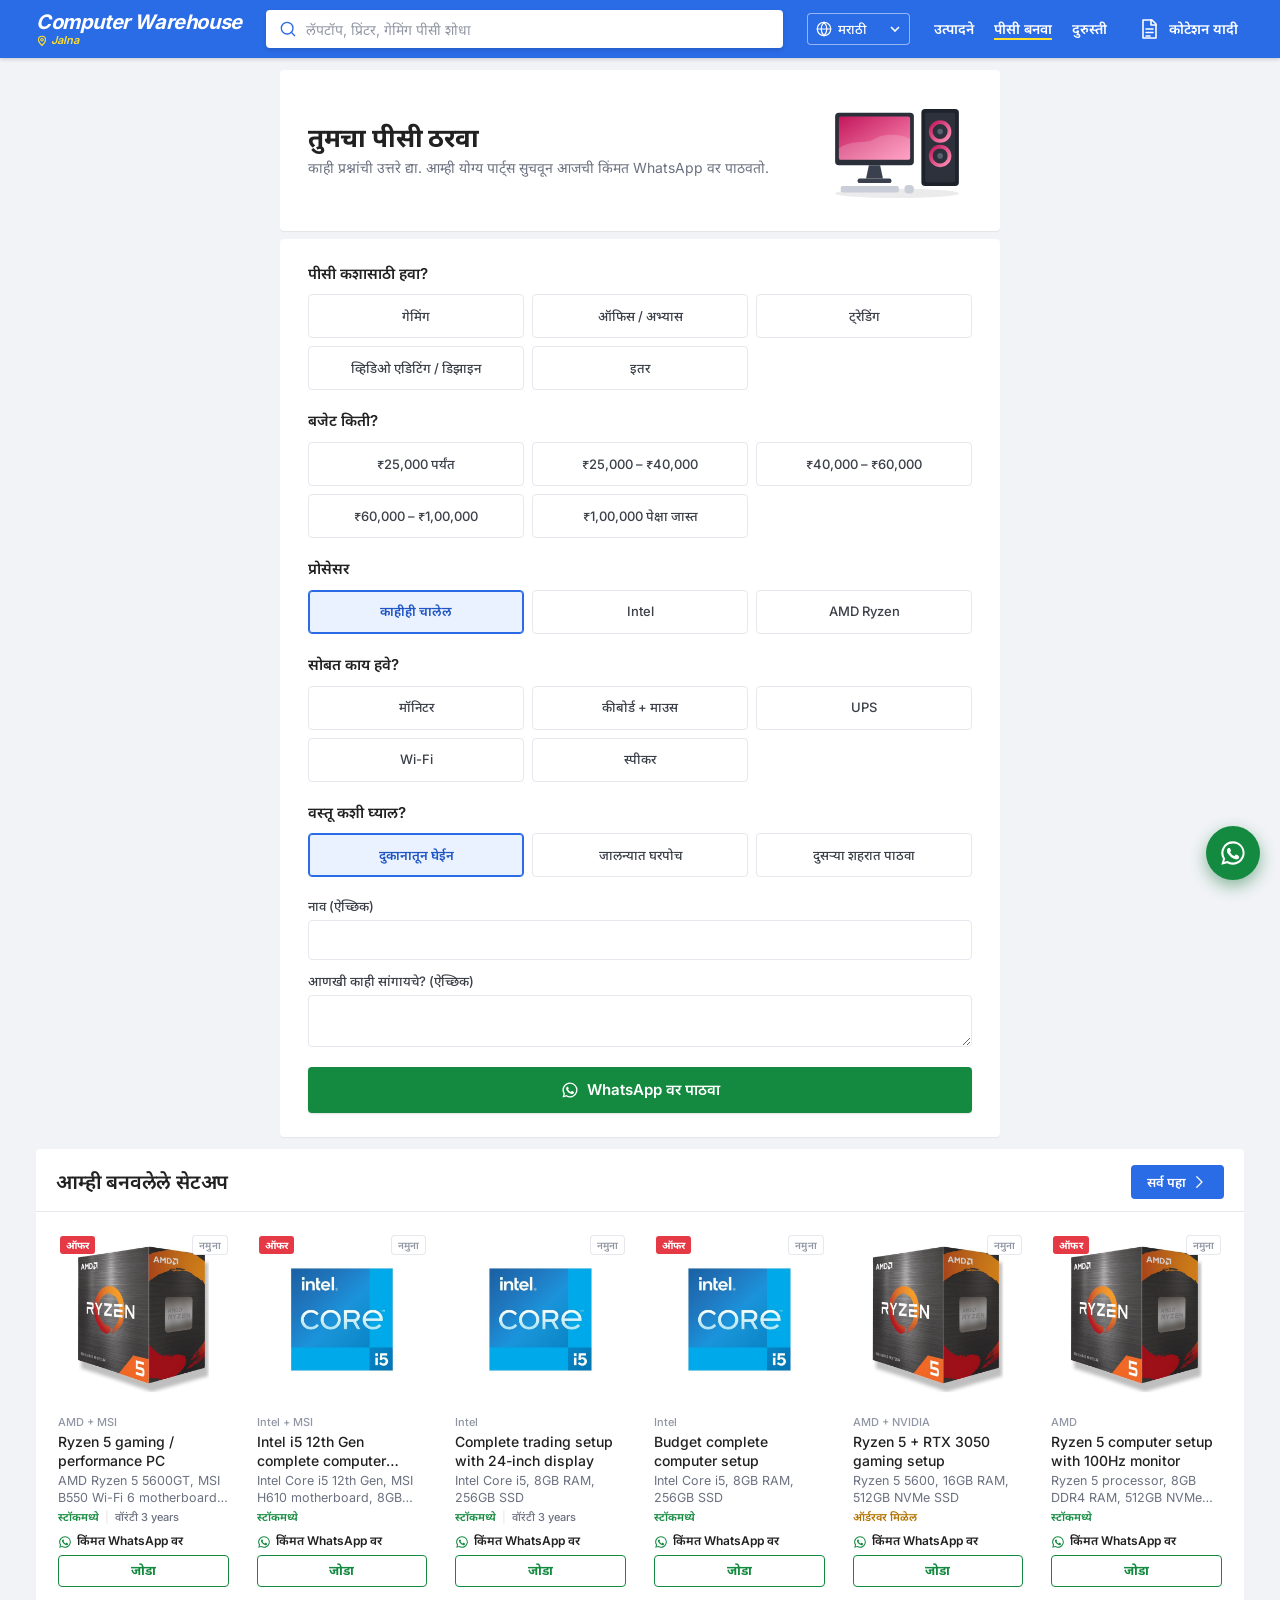
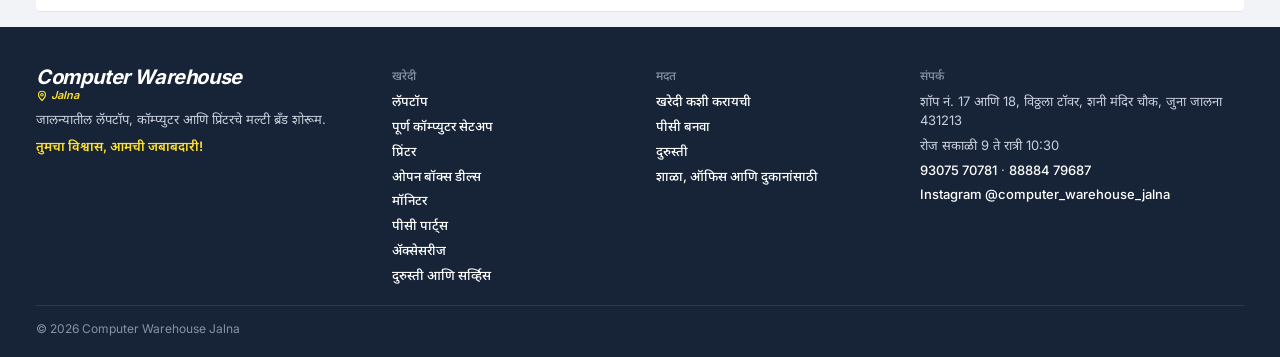
==== pc-shop/build.html @ f9e8331d "Add Products page, Build my PC and Repair forms; share header and footer products.html: category chi" ====
<!doctype html>
<html lang="mr">
<head>
  <meta charset="utf-8">
  <meta name="viewport" content="width=device-width, initial-scale=1, viewport-fit=cover">
  <title>Build my PC | Computer Warehouse Jalna</title>
  <meta name="description" content="Tell Computer Warehouse Jalna your budget and use. We suggest the right parts and send today's price on WhatsApp.">
  <meta name="theme-color" content="#2A6BE6">
  <link rel="preload" href="assets/fonts/inter-latin-600-normal.woff2" as="font" type="font/woff2" crossorigin>
  <link rel="preload" href="assets/fonts/noto-sans-devanagari-devanagari-400-normal.woff2" as="font" type="font/woff2" crossorigin>
  <link rel="stylesheet" href="assets/css/fonts.css">
  <link rel="stylesheet" href="assets/css/style.css">
</head>
<body data-page="build">
  <a class="skip" href="#main" data-i18n="skip"></a>
  <div data-layout="header"></div>

  <main id="main" class="form-page">
    <div class="wrap form-wrap">
      <div class="form-hero">
        <div>
          <h1 data-i18n="bp_title"></h1>
          <p data-i18n="bp_intro"></p>
        </div>
        <span class="form-hero-art" data-art="pc-setups" data-seed="build-hero"></span>
      </div>

      <form class="form-card" id="build-form" novalidate>
        <p class="form-error" id="build-error" role="alert" hidden></p>
        <fieldset class="q">
          <legend data-i18n="bp_use"></legend>
          <div class="opts">
            <label class="opt"><input type="checkbox" name="use" value="use_gaming"><span data-i18n="use_gaming"></span></label>
            <label class="opt"><input type="checkbox" name="use" value="use_office"><span data-i18n="use_office"></span></label>
            <label class="opt"><input type="checkbox" name="use" value="use_trading"><span data-i18n="use_trading"></span></label>
            <label class="opt"><input type="checkbox" name="use" value="use_editing"><span data-i18n="use_editing"></span></label>
            <label class="opt"><input type="checkbox" name="use" value="use_other"><span data-i18n="use_other"></span></label>
          </div>
        </fieldset>
        <fieldset class="q">
          <legend data-i18n="bp_budget"></legend>
          <div class="opts">
            <label class="opt"><input type="radio" name="budget" value="budget_1"><span data-i18n="budget_1"></span></label>
            <label class="opt"><input type="radio" name="budget" value="budget_2"><span data-i18n="budget_2"></span></label>
            <label class="opt"><input type="radio" name="budget" value="budget_3"><span data-i18n="budget_3"></span></label>
            <label class="opt"><input type="radio" name="budget" value="budget_4"><span data-i18n="budget_4"></span></label>
            <label class="opt"><input type="radio" name="budget" value="budget_5"><span data-i18n="budget_5"></span></label>
          </div>
        </fieldset>
        <fieldset class="q">
          <legend data-i18n="bp_pref"></legend>
          <div class="opts">
            <label class="opt"><input type="radio" name="cpu" value="pref_any" checked><span data-i18n="pref_any"></span></label>
            <label class="opt"><input type="radio" name="cpu" value="cpu_intel"><span>Intel</span></label>
            <label class="opt"><input type="radio" name="cpu" value="cpu_amd"><span>AMD Ryzen</span></label>
          </div>
        </fieldset>
        <fieldset class="q">
          <legend data-i18n="bp_extras"></legend>
          <div class="opts">
            <label class="opt"><input type="checkbox" name="extras" value="ex_monitor"><span data-i18n="ex_monitor"></span></label>
            <label class="opt"><input type="checkbox" name="extras" value="ex_kbm"><span data-i18n="ex_kbm"></span></label>
            <label class="opt"><input type="checkbox" name="extras" value="ex_ups"><span data-i18n="ex_ups"></span></label>
            <label class="opt"><input type="checkbox" name="extras" value="ex_wifi"><span data-i18n="ex_wifi"></span></label>
            <label class="opt"><input type="checkbox" name="extras" value="ex_speakers"><span data-i18n="ex_speakers"></span></label>
          </div>
        </fieldset>
        <fieldset class="q">
            <legend data-i18n="q_how"></legend>
            <div class="opts">
            <label class="opt"><input type="radio" name="how" value="pickup" checked><span data-i18n="q_pickup"></span></label>
            <label class="opt"><input type="radio" name="how" value="jalna"><span data-i18n="q_jalna"></span></label>
            <label class="opt"><input type="radio" name="how" value="other"><span data-i18n="q_other"></span></label>
            </div>
          </fieldset>
        <div class="form-fields">
          <label class="field" data-place><span data-i18n="q_place"></span><input name="place" autocomplete="address-level2"></label>
          <label class="field"><span data-i18n="q_name"></span><input name="name" autocomplete="name"></label>
          <label class="field"><span data-i18n="q_note"></span><textarea name="note" rows="2"></textarea></label>
        </div>
        <div class="form-submit">
          <button type="submit" class="btn btn-wa btn-block"><span data-icon="whatsapp"></span><span data-i18n="bp_send"></span></button>
        </div>
      </form>
    </div>
    <div id="build-rail"></div>
  </main>

  <div data-layout="footer"></div>
  <div data-layout="bottom"></div>
  <div data-layout="quote"></div>

  <script src="assets/js/layout.js"></script>
  <script src="assets/js/config.js"></script>
  <script src="assets/js/i18n.js"></script>
  <script src="assets/js/icons.js"></script>
  <script src="assets/js/art.js"></script>
  <script src="data/sample-products.js"></script>
  <script src="assets/js/products.js"></script>
  <script src="assets/js/quote.js"></script>
  <script src="assets/js/app.js"></script>
</body>
</html>
---- pc-shop/assets/css/fonts.css ----
/*
 * Fonts hosted with the site (no Google Fonts request).
 * Inter for English, Noto Sans Devanagari for Marathi and Hindi.
 * Both SIL Open Font License 1.1 (see assets/fonts/OFL-*.txt).
 */
@font-face { font-family: "Inter"; font-style: normal; font-weight: 400; font-display: swap;
  src: url("../fonts/inter-latin-400-normal.woff2") format("woff2"); unicode-range: U+0000-00FF, U+0131, U+0152-0153, U+02BB-02BC, U+02C6, U+02DA, U+02DC, U+0304, U+0308, U+0329, U+2000-206F, U+20AC, U+2122, U+2191, U+2193, U+2212, U+2215, U+FEFF, U+FFFD; }
@font-face { font-family: "Noto Sans Devanagari"; font-style: normal; font-weight: 400; font-display: swap;
  src: url("../fonts/noto-sans-devanagari-devanagari-400-normal.woff2") format("woff2"); unicode-range: U+0900-097F, U+1CD0-1CF9, U+200C-200D, U+20A8, U+20B9, U+20F0, U+25CC, U+A830-A839, U+A8E0-A8FF, U+11B00-11B09; }
@font-face { font-family: "Inter"; font-style: normal; font-weight: 500; font-display: swap;
  src: url("../fonts/inter-latin-500-normal.woff2") format("woff2"); unicode-range: U+0000-00FF, U+0131, U+0152-0153, U+02BB-02BC, U+02C6, U+02DA, U+02DC, U+0304, U+0308, U+0329, U+2000-206F, U+20AC, U+2122, U+2191, U+2193, U+2212, U+2215, U+FEFF, U+FFFD; }
@font-face { font-family: "Noto Sans Devanagari"; font-style: normal; font-weight: 500; font-display: swap;
  src: url("../fonts/noto-sans-devanagari-devanagari-500-normal.woff2") format("woff2"); unicode-range: U+0900-097F, U+1CD0-1CF9, U+200C-200D, U+20A8, U+20B9, U+20F0, U+25CC, U+A830-A839, U+A8E0-A8FF, U+11B00-11B09; }
@font-face { font-family: "Inter"; font-style: normal; font-weight: 600; font-display: swap;
  src: url("../fonts/inter-latin-600-normal.woff2") format("woff2"); unicode-range: U+0000-00FF, U+0131, U+0152-0153, U+02BB-02BC, U+02C6, U+02DA, U+02DC, U+0304, U+0308, U+0329, U+2000-206F, U+20AC, U+2122, U+2191, U+2193, U+2212, U+2215, U+FEFF, U+FFFD; }
@font-face { font-family: "Noto Sans Devanagari"; font-style: normal; font-weight: 600; font-display: swap;
  src: url("../fonts/noto-sans-devanagari-devanagari-600-normal.woff2") format("woff2"); unicode-range: U+0900-097F, U+1CD0-1CF9, U+200C-200D, U+20A8, U+20B9, U+20F0, U+25CC, U+A830-A839, U+A8E0-A8FF, U+11B00-11B09; }
@font-face { font-family: "Inter"; font-style: normal; font-weight: 700; font-display: swap;
  src: url("../fonts/inter-latin-700-normal.woff2") format("woff2"); unicode-range: U+0000-00FF, U+0131, U+0152-0153, U+02BB-02BC, U+02C6, U+02DA, U+02DC, U+0304, U+0308, U+0329, U+2000-206F, U+20AC, U+2122, U+2191, U+2193, U+2212, U+2215, U+FEFF, U+FFFD; }
@font-face { font-family: "Noto Sans Devanagari"; font-style: normal; font-weight: 700; font-display: swap;
  src: url("../fonts/noto-sans-devanagari-devanagari-700-normal.woff2") format("woff2"); unicode-range: U+0900-097F, U+1CD0-1CF9, U+200C-200D, U+20A8, U+20B9, U+20F0, U+25CC, U+A830-A839, U+A8E0-A8FF, U+11B00-11B09; }
---- pc-shop/assets/css/style.css ----
/*
 * Computer Warehouse Jalna – shop styles.
 * Bright blue header and white search like large Indian shopping sites,
 * grey page, white sections, product photos on white.
 * Yellow is only a small highlight, red only for offers, green only for WhatsApp and Add.
 */
:root {
  --blue: #2A6BE6;
  --blue-dark: #1F56C3;
  --blue-soft: #EAF1FF;
  --ink: #212121;
  --text: #3B3F48;
  --muted: #6B7180;
  --soft: #9096A3;
  --bg: #F1F3F6;
  --white: #FFFFFF;
  --line: #E6E8ED;
  --yellow: #FFE02E;
  --yellow-soft: #FFF8D6;
  --red: #E53945;
  --green: #138A3F;
  --green-dark: #0E6E32;
  --green-soft: #EEF8F1;

  --r-sm: 4px;
  --r: 8px;
  --wrap: 1248px;
  --gutter: 12px;
  --font: "Inter", "Noto Sans Devanagari", system-ui, -apple-system, "Segoe UI", Roboto, sans-serif;
}
:lang(mr), :lang(hi) { --font: "Noto Sans Devanagari", "Inter", system-ui, sans-serif; }

*, *::before, *::after { box-sizing: border-box; }
html { -webkit-text-size-adjust: 100%; scroll-padding-top: 120px; }
body {
  margin: 0; background: var(--bg); color: var(--ink);
  font-family: var(--font); font-size: 14px; line-height: 1.45;
  -webkit-font-smoothing: antialiased; text-rendering: optimizeLegibility;
}
img { max-width: 100%; display: block; }
h1, h2, h3, p, dl, dd { margin: 0; }
ul, ol { margin: 0; padding: 0; list-style: none; }
a { color: inherit; }
button, select, input { font: inherit; color: inherit; }
:focus-visible { outline: 2px solid var(--blue); outline-offset: 2px; border-radius: 4px; }
[data-icon] { display: inline-flex; line-height: 0; }
.sr-only { position: absolute; width: 1px; height: 1px; overflow: hidden; clip: rect(0 0 0 0); white-space: nowrap; }
.skip { position: absolute; left: 8px; top: -60px; z-index: 60; background: var(--ink); color: var(--white); padding: 8px 14px; border-radius: 4px; }
.skip:focus { top: 8px; }
.wrap { max-width: var(--wrap); margin: 0 auto; padding: 0 var(--gutter); }
@media (min-width: 900px) { :root { --gutter: 20px; } }

/* ---------- Buttons ---------- */
.btn {
  display: inline-flex; align-items: center; justify-content: center; gap: 8px;
  min-height: 40px; padding: 8px 18px; border: 0; border-radius: var(--r-sm);
  background: var(--blue); color: var(--white);
  font-weight: 600; font-size: 14px; line-height: 1.2; text-decoration: none; cursor: pointer;
  box-shadow: 0 1px 2px rgba(0, 0, 0, .12);
}
.btn:hover { background: var(--blue-dark); }
.btn svg { width: 18px; height: 18px; }
.btn-yellow { background: var(--yellow); color: var(--ink); }
.btn-yellow:hover { background: #F7D400; }
.btn-wa { background: var(--green); }
.btn-wa:hover { background: var(--green-dark); }
.btn-ghost { background: var(--white); color: var(--blue); box-shadow: inset 0 0 0 1px var(--line); }
.btn-ghost:hover { background: var(--blue-soft); }
.btn-small { min-height: 34px; padding: 6px 12px; font-size: 13px; }
.btn-block { width: 100%; }

/* ---------- Header ---------- */
.header { position: sticky; top: 0; z-index: 40; background: var(--blue); color: var(--white); box-shadow: 0 1px 4px rgba(0, 0, 0, .18); }
.header-inner {
  display: grid; grid-template-columns: 1fr auto auto; grid-template-areas: "logo lang quote" "search search search";
  align-items: center; gap: 8px 10px; padding-top: 8px; padding-bottom: 10px;
}
.logo { display: inline-flex; flex-direction: column; align-items: flex-start; text-decoration: none; color: var(--white); line-height: 1; }
.header .logo { grid-area: logo; justify-self: start; }
.logo-name { font-family: "Inter", system-ui, sans-serif; font-size: 18px; font-weight: 700; font-style: italic; letter-spacing: -.02em; }
.logo-sub { display: inline-flex; align-items: center; gap: 3px; margin-top: 3px; font-family: "Inter", system-ui, sans-serif; font-size: 11px; font-weight: 600; font-style: italic; color: var(--yellow); letter-spacing: .01em; }
.logo-sub svg { stroke-width: 2.2; }

.search { grid-area: search; position: relative; }
.search-icon { position: absolute; left: 12px; top: 50%; transform: translateY(-50%); color: var(--blue); pointer-events: none; }
.search input {
  width: 100%; height: 40px; padding: 0 12px 0 40px; border: 0; border-radius: var(--r-sm);
  background: var(--white); color: var(--ink); font-size: 14px;
  box-shadow: 0 2px 4px rgba(0, 0, 0, .12); -webkit-appearance: none; appearance: none;
}
.search input::placeholder { color: var(--soft); }
.search input:focus { outline: none; box-shadow: 0 0 0 2px var(--yellow); }

.search-results {
  position: absolute; left: 0; right: 0; top: calc(100% + 4px); z-index: 50; color: var(--ink);
  background: var(--white); border-radius: var(--r-sm); padding: 4px 0;
  box-shadow: 0 6px 24px rgba(0, 0, 0, .18); max-height: 70vh; overflow: auto;
}
.search-results[hidden] { display: none; }
.sr-item { display: grid; grid-template-columns: 48px 1fr auto; gap: 12px; align-items: center; padding: 8px 14px; }
.sr-item + .sr-item { border-top: 1px solid var(--line); }
.sr-art { width: 48px; height: 48px; display: flex; align-items: center; justify-content: center; overflow: hidden; }
.sr-art img, .sr-art .art, .sr-art .art-fallback { width: 100%; height: 100%; object-fit: contain; }
.sr-text { display: flex; flex-direction: column; min-width: 0; line-height: 1.3; }
.sr-text strong { font-size: 14px; font-weight: 500; }
.sr-text span { font-size: 12px; color: var(--muted); white-space: nowrap; overflow: hidden; text-overflow: ellipsis; }
.sr-item .card-add { width: 84px; }
.sr-empty { padding: 12px 14px; color: var(--muted); }
.search-results > .btn { margin: 0 14px 10px; }

.lang { grid-area: lang; position: relative; display: inline-flex; align-items: center; }
.lang-icon { position: absolute; left: 8px; pointer-events: none; color: var(--white); }
.lang select {
  height: 32px; padding: 0 26px 0 30px; border: 1px solid rgba(255, 255, 255, .5); border-radius: var(--r-sm);
  background: transparent url("data:image/svg+xml,%3Csvg xmlns='http://www.w3.org/2000/svg' width='10' height='6'%3E%3Cpath d='M1 1l4 4 4-4' fill='none' stroke='%23fff' stroke-width='1.6'/%3E%3C/svg%3E") no-repeat right 9px center;
  color: var(--white); font-size: 13px; font-weight: 500; cursor: pointer; -webkit-appearance: none; appearance: none;
}
.lang select option { color: var(--ink); }

.header-nav { display: none; }

.quote-btn {
  grid-area: quote; display: inline-flex; align-items: center; gap: 8px; height: 34px; padding: 0 6px;
  border: 0; background: transparent; color: var(--white); font-weight: 600; font-size: 14px; cursor: pointer;
}
.quote-btn-icon { position: relative; display: inline-flex; }
.quote-btn-text { display: none; }
.quote-count {
  position: absolute; top: -6px; right: -9px; min-width: 18px; height: 18px; padding: 0 4px;
  border-radius: 9px; background: var(--red); color: var(--white); border: 1.5px solid var(--white);
  font-family: "Inter", sans-serif; font-size: 10px; font-weight: 700; line-height: 15px; text-align: center;
}
.quote-count[hidden] { display: none; }

@media (min-width: 900px) {
  .header-inner {
    grid-template-columns: auto minmax(300px, 1fr) auto auto auto; grid-template-areas: "logo search lang nav quote";
    gap: 24px; padding-top: 10px; padding-bottom: 10px;
  }
  .logo-name { font-size: 20px; }
  .search input { height: 38px; }
  .header-nav { display: flex; gap: 20px; }
  .header-nav a { font-weight: 600; font-size: 14px; text-decoration: none; white-space: nowrap; }
  .header-nav a:hover { text-decoration: underline; text-underline-offset: 4px; }
  .quote-btn-text { display: inline; }
}

/* ---------- Category row ---------- */
.cat-row { background: var(--white); box-shadow: 0 1px 1px rgba(0, 0, 0, .06); }
.cats {
  display: grid; grid-auto-flow: column; grid-auto-columns: 72px; gap: 8px;
  overflow-x: auto; scrollbar-width: none; padding: 10px 0 8px; scroll-snap-type: x proximity;
}
.cats::-webkit-scrollbar { display: none; }
.cats li { scroll-snap-align: start; }
.cat { display: flex; flex-direction: column; align-items: center; gap: 4px; text-decoration: none; text-align: center; }
.cat-art { width: 64px; height: 56px; display: flex; align-items: center; justify-content: center; }
.cat-art .art { width: 100%; height: 100%; }
.cat-name { font-size: 12px; font-weight: 500; line-height: 1.25; color: var(--ink); }
.cat:hover .cat-name { color: var(--blue); }
@media (min-width: 900px) {
  .cats { grid-auto-flow: row; grid-template-columns: repeat(8, 1fr); grid-auto-columns: auto; gap: 12px; padding: 14px 0 12px; }
  .cat-art { width: 84px; height: 72px; }
  .cat-name { font-size: 14px; font-weight: 600; }
}

/* ---------- Banner slider ---------- */
.banners { padding: 8px 0 0; }
.slider { position: relative; }
.slides {
  display: grid; grid-auto-flow: column; grid-auto-columns: 100%; gap: 8px;
  overflow-x: auto; scroll-snap-type: x mandatory; scrollbar-width: none; border-radius: var(--r);
}
.slides::-webkit-scrollbar { display: none; }
.slide {
  scroll-snap-align: start; position: relative; overflow: hidden;
  display: grid; grid-template-columns: 1fr 44%; align-items: center; gap: 10px;
  min-height: 168px; padding: 16px; border-radius: var(--r);
}
.slide-copy { display: flex; flex-direction: column; align-items: flex-start; gap: 6px; position: relative; z-index: 1; }
.slide-tag { display: inline-block; padding: 2px 8px; border-radius: 3px; background: var(--yellow); color: var(--ink); font-size: 11px; font-weight: 700; }
.slide-title { font-size: 18px; font-weight: 700; line-height: 1.2; letter-spacing: -.01em; }
.slide-text { font-size: 13px; opacity: .92; max-width: 40ch; }
.slide .btn { margin-top: 4px; min-height: 34px; padding: 6px 14px; font-size: 13px; }
.slide-photo { align-self: stretch; display: flex; align-items: center; justify-content: center; background: var(--white); border-radius: 6px; padding: 8px; }
.slide-photo img { width: 100%; height: 100%; max-height: 140px; object-fit: contain; }
.slide-photo-dark { background: rgba(255, 255, 255, .06); }
.slide-photo .art-fallback, .slide-art { display: flex; width: 100%; }
.slide-art .art, .slide-photo .art { width: 100%; height: auto; max-height: 140px; }

.slide-offer { background: linear-gradient(105deg, #F0434F 0%, #C61F33 100%); color: var(--white); }
.slide-build { background: linear-gradient(105deg, #1C2A4A 0%, #0D1526 100%); color: var(--white); }
.slide-repair { background: linear-gradient(105deg, #FFE45C 0%, #FFD21F 100%); color: var(--ink); }
.slide-repair .btn { background: var(--ink); }

.slider-arrow {
  display: none; position: absolute; top: 50%; transform: translateY(-50%); z-index: 2;
  width: 44px; height: 88px; border: 0; cursor: pointer; background: rgba(255, 255, 255, .96); color: var(--ink);
  box-shadow: 0 1px 6px rgba(0, 0, 0, .2); align-items: center; justify-content: center;
}
.slider-prev { left: 0; border-radius: 0 6px 6px 0; }
.slider-next { right: 0; border-radius: 6px 0 0 6px; }
.dots { display: flex; justify-content: center; gap: 6px; padding-top: 8px; }
.dots button { width: 6px; height: 6px; padding: 0; border: 0; border-radius: 3px; background: #C2C7D0; cursor: pointer; transition: width .2s; }
.dots button[aria-selected="true"] { width: 18px; background: var(--blue); }

@media (min-width: 760px) {
  .slide { min-height: 240px; padding: 28px 40px 28px 64px; grid-template-columns: 1fr 42%; gap: 32px; }
  .slide-title { font-size: 28px; }
  .slide-text { font-size: 15px; }
  .slide .btn { min-height: 40px; padding: 8px 20px; font-size: 14px; }
  .slide-photo { padding: 12px; }
  .slide-photo img, .slide-art .art, .slide-photo .art { max-height: 200px; }
  .slider-arrow { display: inline-flex; }
}

/* ---------- Trust strip ---------- */
.trust { padding: 4px 0 0; }
.trust-list { display: grid; grid-template-columns: 1fr 1fr; background: var(--white); border-radius: var(--r-sm); box-shadow: 0 1px 1px rgba(0, 0, 0, .06); }
.trust-list li { display: flex; align-items: center; gap: 8px; padding: 10px 12px; font-size: 12px; font-weight: 500; line-height: 1.3; color: var(--text); }
.trust-list li:nth-child(odd) { border-right: 1px solid var(--line); }
.trust-list li:nth-child(-n + 2) { border-bottom: 1px solid var(--line); }
.trust-list a { display: flex; align-items: center; gap: 8px; text-decoration: none; }
.trust-icon { flex: none; color: var(--blue); }
.trust-icon svg { width: 20px; height: 20px; }
.trust-star { color: #F2A900; }
.trust-star svg { fill: currentColor; }
@media (min-width: 900px) {
  .trust-list { grid-template-columns: repeat(4, 1fr); }
  .trust-list li { padding: 14px 18px; font-size: 13px; border-bottom: 0 !important; border-right: 1px solid var(--line); }
  .trust-list li:last-child { border-right: 0; }
}

/* ---------- Sections ---------- */
.section { padding: 8px 0 0; }
.h2 { font-size: 17px; font-weight: 600; line-height: 1.3; color: var(--ink); letter-spacing: -.01em; }
@media (min-width: 900px) { .section { padding-top: 12px; } .h2 { font-size: 20px; } }

/* ---------- Product rows ---------- */
.rail-box { background: var(--white); border-radius: var(--r-sm); box-shadow: 0 1px 1px rgba(0, 0, 0, .06); padding: 12px 0 10px; }
.rail-head { display: flex; align-items: center; justify-content: space-between; gap: 12px; padding: 0 12px 6px; }
.see-all {
  display: inline-flex; align-items: center; justify-content: center; width: 30px; height: 30px; border-radius: 50%;
  background: var(--blue); color: var(--white); text-decoration: none; flex: none;
}
.see-all svg { width: 18px; height: 18px; }
.see-all-text { display: none; }
.rail-list {
  display: grid; grid-auto-flow: column; grid-auto-columns: 150px; gap: 0;
  overflow-x: auto; scroll-snap-type: x proximity; scrollbar-width: none; padding: 0 4px;
}
.rail-list::-webkit-scrollbar { display: none; }
@media (min-width: 640px) { .rail-list { grid-auto-columns: 190px; } }
@media (min-width: 900px) {
  .rail-box { padding: 16px 0 12px; }
  .rail-head { padding: 0 20px 12px; border-bottom: 1px solid var(--line); margin-bottom: 8px; }
  .see-all { width: auto; height: 34px; padding: 0 16px; border-radius: var(--r-sm); gap: 4px; font-weight: 600; font-size: 13px; }
  .see-all-text { display: inline; }
}
@media (min-width: 1000px) {
  .rail-list { grid-auto-flow: row; grid-template-columns: repeat(6, 1fr); grid-auto-columns: auto; overflow: visible; padding: 0 8px; }
  .rail-list > li:nth-child(n + 7) { display: none; }
}

.card { scroll-snap-align: start; display: flex; flex-direction: column; padding: 8px; border-radius: var(--r-sm); }
.card:hover { box-shadow: 0 2px 14px rgba(0, 0, 0, .1); }
.card:hover .card-name { color: var(--blue); }
.card-media { position: relative; aspect-ratio: 1 / 1; display: flex; align-items: center; justify-content: center; background: var(--white); }
.card-media img { width: 100%; height: 100%; object-fit: contain; padding: 6px; }
.card-media > .art, .card-media .art-fallback { width: 100%; height: 100%; padding: 12%; background: #F6F7F9; border-radius: var(--r-sm); }
.card-media .art-fallback { display: flex; }
.card-media .art-fallback .art { width: 100%; height: 100%; }
.tags { position: absolute; top: 4px; left: 4px; display: flex; flex-direction: column; align-items: flex-start; gap: 4px; }
.tag { padding: 1px 6px; border-radius: 3px; font-size: 10px; font-weight: 700; line-height: 1.6; letter-spacing: .01em; }
.tag-offer { background: var(--red); color: var(--white); }
.tag-box { background: #FFF1D6; color: #8A5A00; }
.tag-sample { position: absolute; right: 4px; top: 4px; background: var(--white); color: var(--soft); font-weight: 600; box-shadow: 0 0 0 1px var(--line); }

.card-body { display: flex; flex-direction: column; gap: 2px; padding: 8px 2px 0; flex: 1; }
.card-brand { font-size: 11px; font-weight: 500; color: var(--soft); white-space: nowrap; overflow: hidden; text-overflow: ellipsis; }
.card-name {
  font-size: 13px; font-weight: 500; line-height: 1.35; min-height: 2.7em; color: var(--ink);
  display: -webkit-box; -webkit-line-clamp: 2; -webkit-box-orient: vertical; overflow: hidden;
}
.card-specs {
  font-size: 12px; color: var(--muted); line-height: 1.35; min-height: 2.7em;
  display: -webkit-box; -webkit-line-clamp: 2; -webkit-box-orient: vertical; overflow: hidden;
}
.card-stock { display: flex; align-items: center; flex-wrap: wrap; gap: 0 6px; font-size: 11px; font-weight: 600; color: var(--green); margin-top: 2px; }
.stock-order { color: #B27300; }
.stock-out { color: var(--red); }
.card-warranty { color: var(--muted); font-weight: 500; }
.card-warranty::before { content: "|"; margin-right: 6px; color: var(--line); }
.card-foot { display: grid; gap: 6px; margin-top: auto; padding-top: 6px; }
.price-wa { display: inline-flex; align-items: center; gap: 5px; font-size: 12px; font-weight: 600; line-height: 1.2; color: var(--ink); }
.price-wa svg { width: 14px; height: 14px; flex: none; color: var(--green); }
.card-add { display: grid; }

.add-btn {
  width: 100%; height: 32px; padding: 0 10px; border-radius: var(--r-sm);
  border: 1px solid var(--green); background: var(--white); color: var(--green);
  font-weight: 700; font-size: 13px; cursor: pointer; white-space: nowrap; letter-spacing: .02em;
}
.add-btn:hover { background: var(--green-soft); }
.stepper { display: flex; align-items: center; justify-content: space-between; height: 32px; border-radius: var(--r-sm); background: var(--green); color: var(--white); }
.stepper button { width: 34px; height: 32px; border: 0; background: transparent; color: inherit; cursor: pointer; display: inline-flex; align-items: center; justify-content: center; }
.stepper output { min-width: 18px; text-align: center; font-weight: 700; font-size: 13px; font-family: "Inter", sans-serif; }
.sold-out { display: flex; align-items: center; justify-content: center; height: 32px; border-radius: var(--r-sm); background: var(--bg); font-size: 12px; font-weight: 600; color: var(--soft); }

@media (min-width: 900px) {
  .card { padding: 12px; }
  .card-name { font-size: 14px; }
  .card-specs { font-size: 12.5px; }
}

/* ---------- How buying works ---------- */
.how-inner { background: var(--white); border-radius: var(--r-sm); box-shadow: 0 1px 1px rgba(0, 0, 0, .06); padding: 14px 12px; }
.how .h2 { margin-bottom: 12px; }
.steps { display: grid; gap: 12px; counter-reset: s; }
.steps li { display: grid; grid-template-columns: 40px 1fr; gap: 12px; align-items: start; counter-increment: s; }
.step-icon { position: relative; width: 40px; height: 40px; border-radius: 50%; background: var(--blue-soft); color: var(--blue); align-items: center; justify-content: center; }
.step-icon svg { width: 20px; height: 20px; }
.step-icon::after {
  content: counter(s); position: absolute; right: -4px; top: -4px; width: 18px; height: 18px; border-radius: 50%;
  background: var(--yellow); color: var(--ink); font-family: "Inter", sans-serif; font-size: 11px; font-weight: 700; line-height: 18px; text-align: center;
}
.step-wa { background: var(--green-soft); color: var(--green); }
.steps h3 { font-size: 14px; font-weight: 600; line-height: 1.3; }
.steps p { font-size: 13px; color: var(--muted); }
@media (min-width: 900px) {
  .how-inner { padding: 20px 24px; display: grid; grid-template-columns: 200px 1fr; align-items: center; gap: 24px; }
  .how .h2 { margin: 0; }
  .steps { grid-template-columns: repeat(3, 1fr); gap: 24px; }
}

/* ---------- Bulk orders ---------- */
.bulk {
  display: grid; gap: 12px; padding: 18px 16px; border-radius: var(--r-sm);
  background: linear-gradient(105deg, var(--blue) 0%, #1D4FB3 100%); color: #E6EEFF;
}
.bulk-title { font-size: 17px; font-weight: 700; color: var(--white); margin-bottom: 4px; }
.bulk p { font-size: 13px; max-width: 62ch; }
.bulk .btn { justify-self: start; }
@media (min-width: 760px) { .bulk { grid-template-columns: 1fr auto; align-items: center; padding: 24px 32px; } .bulk-title { font-size: 20px; } .bulk p { font-size: 14px; } }

/* ---------- Brands ---------- */
.brands-box { background: var(--white); border-radius: var(--r-sm); box-shadow: 0 1px 1px rgba(0, 0, 0, .06); padding: 14px 12px; }
.brands-section .h2 { margin-bottom: 10px; }
.brands { display: grid; grid-template-columns: repeat(4, 1fr); gap: 6px; }
.brands li {
  display: flex; align-items: center; justify-content: center; min-height: 40px; padding: 4px;
  border: 1px solid var(--line); border-radius: var(--r-sm);
  font-family: "Inter", sans-serif; font-weight: 700; font-size: 12px; color: #4A505C; text-align: center; letter-spacing: -.01em;
}
@media (min-width: 760px) { .brands-box { padding: 20px 24px; } .brands { grid-template-columns: repeat(8, 1fr); gap: 10px; } .brands li { min-height: 52px; font-size: 14px; } }

/* ---------- Visit ---------- */
.visit { padding-bottom: 16px; }
.visit-card { display: grid; gap: 14px; background: var(--white); border-radius: var(--r-sm); box-shadow: 0 1px 1px rgba(0, 0, 0, .06); padding: 14px 12px; }
.visit .h2 { margin-bottom: 12px; }
.facts { display: grid; gap: 10px; margin-bottom: 14px; }
.facts > div { display: grid; grid-template-columns: 24px 1fr; gap: 8px; align-items: start; }
.facts dt { color: var(--blue); }
.facts dd { font-size: 13px; color: var(--text); }
.phones { display: grid; gap: 4px; }
.phone-link { display: inline-flex; align-items: baseline; gap: 8px; text-decoration: none; }
.phone-num { font-family: "Inter", sans-serif; font-weight: 600; color: var(--blue); }
.phone-name { color: var(--muted); font-size: 12px; }
.visit-actions { display: flex; flex-wrap: wrap; gap: 8px; }
.visit-map iframe { display: block; width: 100%; height: 240px; border: 0; border-radius: var(--r-sm); background: var(--bg); }
@media (min-width: 900px) { .visit-card { grid-template-columns: 1fr 1.3fr; gap: 28px; padding: 24px; } .visit-map iframe { height: 320px; } }

/* ---------- Footer ---------- */
.footer { background: #172337; color: #C9D0DD; padding: 24px 0 calc(80px + env(safe-area-inset-bottom)); font-size: 13px; }
.footer-cols { display: grid; gap: 20px; grid-template-columns: 1fr 1fr; }
.footer-about { grid-column: 1 / -1; display: grid; gap: 8px; justify-items: start; align-content: start; }
.footer-about p { max-width: 40ch; }
.footer-tag { color: var(--yellow); font-weight: 600; }
.footer-h { font-size: 12px; font-weight: 500; color: #8792A7; margin-bottom: 8px; }
.footer-list { display: grid; gap: 6px; }
.footer-list a { text-decoration: none; color: var(--white); font-weight: 500; }
.footer-list a:hover { text-decoration: underline; }
.footer-cols > div:last-child { grid-column: 1 / -1; }
.footer-copy { margin-top: 20px; padding-top: 14px; border-top: 1px solid #2B3952; font-size: 12px; color: #8792A7; }
@media (min-width: 900px) {
  .footer { padding: 40px 0 20px; }
  .footer-cols { grid-template-columns: 1.4fr 1fr 1fr 1.4fr; gap: 32px; }
  .footer-about, .footer-cols > div:last-child { grid-column: auto; }
}

/* ---------- Floating WhatsApp (desktop) and bottom bar (phone) ---------- */
.wa-float { display: none; }
@media (min-width: 900px) {
  .wa-float {
    position: fixed; right: 20px; bottom: 20px; z-index: 30; display: flex;
    width: 54px; height: 54px; border-radius: 50%; align-items: center; justify-content: center;
    background: var(--green); color: var(--white); box-shadow: 0 6px 16px rgba(14, 110, 50, .45);
  }
  .wa-float svg { width: 28px; height: 28px; }
  .wa-float:hover { background: var(--green-dark); }
}
.bottom-nav {
  position: fixed; left: 0; right: 0; bottom: 0; z-index: 45; display: grid; grid-template-columns: repeat(4, 1fr);
  background: var(--white); box-shadow: 0 -1px 4px rgba(0, 0, 0, .1); padding-bottom: env(safe-area-inset-bottom);
}
.bottom-nav a, .bottom-nav button {
  display: flex; flex-direction: column; align-items: center; justify-content: center; gap: 2px;
  height: 56px; border: 0; background: none; cursor: pointer; text-decoration: none;
  font-size: 11px; font-weight: 500; color: var(--muted);
}
.bottom-nav [aria-current="page"] { color: var(--blue); }
.bottom-nav svg { width: 22px; height: 22px; }
.bn-icon { position: relative; display: inline-flex; }
.bn-wa { color: var(--green) !important; }
@media (min-width: 900px) { .bottom-nav { display: none; } }

/* ---------- Quote list (dialog) ---------- */
.quote {
  width: 100%; max-width: 440px; max-height: 92vh; margin: auto auto 0; padding: 0; border: 0;
  border-radius: 12px 12px 0 0; background: var(--white); color: var(--ink);
}
.quote::backdrop { background: rgba(0, 0, 0, .5); }
@media (min-width: 640px) { .quote { margin: 0 0 0 auto; height: 100vh; max-height: none; border-radius: 0; } }
.quote[open] { display: block; overflow-y: auto; overscroll-behavior: contain; }
.quote-head { position: sticky; top: 0; z-index: 1; display: flex; align-items: center; justify-content: space-between; gap: 12px; padding: 12px 16px; background: var(--blue); color: var(--white); }
.quote-head h2 { font-size: 16px; font-weight: 600; }
.icon-btn { width: 36px; height: 36px; display: inline-flex; align-items: center; justify-content: center; border: 0; border-radius: var(--r-sm); background: rgba(255, 255, 255, .15); color: var(--white); cursor: pointer; }
.quote-list { padding: 4px 16px; }
.quote-empty { padding: 20px 0; color: var(--muted); }
.quote-item { display: grid; grid-template-columns: 1fr auto; gap: 4px 12px; align-items: center; padding: 12px 0; border-bottom: 1px solid var(--line); }
.quote-item-name { display: flex; flex-direction: column; line-height: 1.35; }
.quote-item-name strong { font-weight: 500; }
.quote-item-name span { font-size: 12px; color: var(--muted); }
.qty { display: inline-flex; align-items: center; height: 32px; border-radius: var(--r-sm); border: 1px solid var(--line); }
.qty button { width: 32px; height: 30px; border: 0; background: transparent; cursor: pointer; display: inline-flex; align-items: center; justify-content: center; color: var(--blue); }
.qty output { min-width: 24px; text-align: center; font-weight: 600; font-family: "Inter", sans-serif; }
.link-btn { grid-column: 1 / -1; justify-self: start; border: 0; background: none; padding: 0; color: var(--blue); font-size: 12px; font-weight: 600; cursor: pointer; }
.quote-form { display: grid; gap: 12px; padding: 14px 16px 20px; border-top: 8px solid var(--bg); }
.quote-form[hidden] { display: none; }
.quote-form fieldset { border: 0; margin: 0; padding: 0; display: grid; gap: 6px; }
.quote-form legend { font-weight: 600; margin-bottom: 6px; }
.radio { display: flex; align-items: center; gap: 10px; min-height: 42px; padding: 6px 12px; border: 1px solid var(--line); border-radius: var(--r-sm); cursor: pointer; }
.radio:has(input:checked) { border-color: var(--blue); background: var(--blue-soft); }
.radio input { width: 16px; height: 16px; accent-color: var(--blue); }
.field { display: grid; gap: 4px; font-size: 13px; font-weight: 500; color: var(--text); }
.field[hidden] { display: none; }
.field input, .field textarea { font-size: 14px; padding: 9px 12px; min-height: 40px; border: 1px solid var(--line); border-radius: var(--r-sm); background: var(--white); color: var(--ink); }
.field input:focus, .field textarea:focus { outline: none; border-color: var(--blue); }

@media (prefers-reduced-motion: reduce) {
  * { scroll-behavior: auto !important; transition: none !important; animation: none !important; }
}

/* ---------- Header nav: current page ---------- */
.header-nav a[aria-current="page"] { text-decoration: underline; text-underline-offset: 4px; text-decoration-thickness: 2px; text-decoration-color: var(--yellow); }

/* ---------- Products page ---------- */
.pp-bar { background: var(--white); box-shadow: 0 1px 1px rgba(0, 0, 0, .06); }
.crumbs { display: flex; align-items: center; gap: 4px; padding: 10px 0 6px; font-size: 12px; color: var(--muted); }
.crumbs a { color: var(--muted); text-decoration: none; }
.crumbs a:hover { color: var(--blue); }
.crumbs [aria-current] { color: var(--ink); font-weight: 500; }
.chips { display: flex; gap: 8px; overflow-x: auto; scrollbar-width: none; padding: 4px 0 12px; }
.chips::-webkit-scrollbar { display: none; }
.chip {
  display: inline-flex; align-items: center; gap: 6px; height: 34px; padding: 0 14px; white-space: nowrap;
  border: 1px solid var(--line); border-radius: 17px; background: var(--white); color: var(--text);
  font-size: 13px; font-weight: 500; cursor: pointer; text-decoration: none;
}
.chip:hover { border-color: var(--blue); color: var(--blue); }
.chip[aria-pressed="true"] { background: var(--blue); border-color: var(--blue); color: var(--white); }
.chip-n { font-family: "Inter", sans-serif; font-size: 11px; opacity: .7; }
.chip-link { color: var(--blue); }

.pp-layout { display: grid; gap: 8px; padding-top: 8px; padding-bottom: 16px; }
.filters {
  display: flex; flex-wrap: wrap; align-items: center; gap: 8px 10px; padding: 10px 12px;
  background: var(--white); border-radius: var(--r-sm); box-shadow: 0 1px 1px rgba(0, 0, 0, .06);
}
.filter { display: inline-flex; align-items: center; gap: 6px; font-size: 13px; }
.filter-label { color: var(--muted); }
.filter select, .sort select {
  height: 34px; padding: 0 28px 0 10px; border: 1px solid var(--line); border-radius: var(--r-sm); font-size: 13px; color: var(--ink);
  background: var(--white) url("data:image/svg+xml,%3Csvg xmlns='http://www.w3.org/2000/svg' width='10' height='6'%3E%3Cpath d='M1 1l4 4 4-4' fill='none' stroke='%236B7180' stroke-width='1.6'/%3E%3C/svg%3E") no-repeat right 10px center;
  -webkit-appearance: none; appearance: none; cursor: pointer;
}
.filter-check { gap: 8px; cursor: pointer; padding: 0 2px; }
.filter-check input { width: 16px; height: 16px; accent-color: var(--blue); }
.filter-clear { grid-column: auto; }
.filter-clear[hidden] { display: none; }

.pp-main { background: var(--white); border-radius: var(--r-sm); box-shadow: 0 1px 1px rgba(0, 0, 0, .06); min-width: 0; }
.pp-head { display: flex; align-items: center; justify-content: space-between; gap: 12px; padding: 12px; border-bottom: 1px solid var(--line); }
.pp-count { font-size: 12px; color: var(--muted); margin-top: 2px; }
.grid { display: grid; grid-template-columns: repeat(2, 1fr); }
.grid > .card { border-right: 1px solid var(--line); border-bottom: 1px solid var(--line); border-radius: 0; }
.grid > .card:nth-child(2n) { border-right: 0; }
@media (min-width: 640px) {
  .grid { grid-template-columns: repeat(3, 1fr); }
  .grid > .card:nth-child(2n) { border-right: 1px solid var(--line); }
  .grid > .card:nth-child(3n) { border-right: 0; }
}
@media (min-width: 900px) {
  .pp-layout { grid-template-columns: 220px 1fr; gap: 12px; padding-top: 12px; align-items: start; }
  .filters { position: sticky; top: 72px; flex-direction: column; align-items: stretch; gap: 16px; padding: 16px; }
  .filter { flex-direction: column; align-items: stretch; gap: 6px; }
  .filter-check { flex-direction: row; align-items: center; }
  .filter select { width: 100%; }
  .pp-head { padding: 16px 20px; }
}
@media (min-width: 1100px) {
  .grid { grid-template-columns: repeat(4, 1fr); }
  .grid > .card:nth-child(3n) { border-right: 1px solid var(--line); }
  .grid > .card:nth-child(4n) { border-right: 0; }
}
.pp-empty { display: grid; justify-items: center; gap: 8px; padding: 40px 16px; text-align: center; }
.pp-empty[hidden] { display: none; }
.pp-empty-art { width: 140px; display: flex; }
.pp-empty-art .art { width: 100%; height: auto; }
.pp-empty p { color: var(--muted); max-width: 40ch; }
.pp-empty .btn { margin-top: 6px; }

/* ---------- Build my PC / Repair forms ---------- */
.form-page { padding: 8px 0 16px; }
.form-wrap { display: grid; gap: 8px; }
.form-hero { background: var(--white); border-radius: var(--r-sm); box-shadow: 0 1px 1px rgba(0, 0, 0, .06); padding: 16px 12px; display: grid; grid-template-columns: 1fr 96px; gap: 12px; align-items: center; }
.form-hero h1 { font-size: 20px; font-weight: 700; line-height: 1.25; letter-spacing: -.01em; }
.form-hero p { color: var(--muted); margin-top: 4px; font-size: 13px; }
.form-hero-art { display: flex; }
.form-hero-art .art { width: 100%; height: auto; }
.form-card { background: var(--white); border-radius: var(--r-sm); box-shadow: 0 1px 1px rgba(0, 0, 0, .06); padding: 16px 12px; display: grid; gap: 20px; }
.q { border: 0; margin: 0; padding: 0; min-width: 0; }
.q legend { font-size: 15px; font-weight: 600; margin-bottom: 10px; padding: 0; }
.opts { display: grid; grid-template-columns: repeat(2, 1fr); gap: 8px; }
.opt { position: relative; display: flex; }
.opt input { position: absolute; opacity: 0; width: 1px; height: 1px; }
.opt span {
  flex: 1; display: flex; align-items: center; justify-content: center; text-align: center; min-height: 44px; padding: 8px 10px;
  border: 1px solid var(--line); border-radius: var(--r-sm); font-size: 13px; font-weight: 500; line-height: 1.3; cursor: pointer; color: var(--text);
}
.opt input:checked + span { border-color: var(--blue); background: var(--blue-soft); color: var(--blue-dark); font-weight: 600; box-shadow: inset 0 0 0 1px var(--blue); }
.opt input:focus-visible + span { outline: 2px solid var(--blue); outline-offset: 2px; }
.opt span:hover { border-color: var(--blue); }
.form-fields { display: grid; gap: 12px; }
.form-error { padding: 10px 12px; border-radius: var(--r-sm); background: #FDECEE; color: #A3202C; font-size: 13px; font-weight: 500; }
.form-error[hidden] { display: none; }
.form-note { font-size: 12px; color: var(--muted); }
.form-submit { display: grid; gap: 8px; }
.form-submit .btn { min-height: 46px; font-size: 15px; }
@media (min-width: 640px) { .opts { grid-template-columns: repeat(3, 1fr); } }
@media (min-width: 900px) {
  .form-page { padding-top: 12px; }
  .form-wrap { max-width: 760px; margin: 0 auto; }
  .form-hero { padding: 24px 28px; grid-template-columns: 1fr 150px; }
  .form-hero h1 { font-size: 26px; }
  .form-hero p { font-size: 14px; }
  .form-card { padding: 24px 28px; }
}
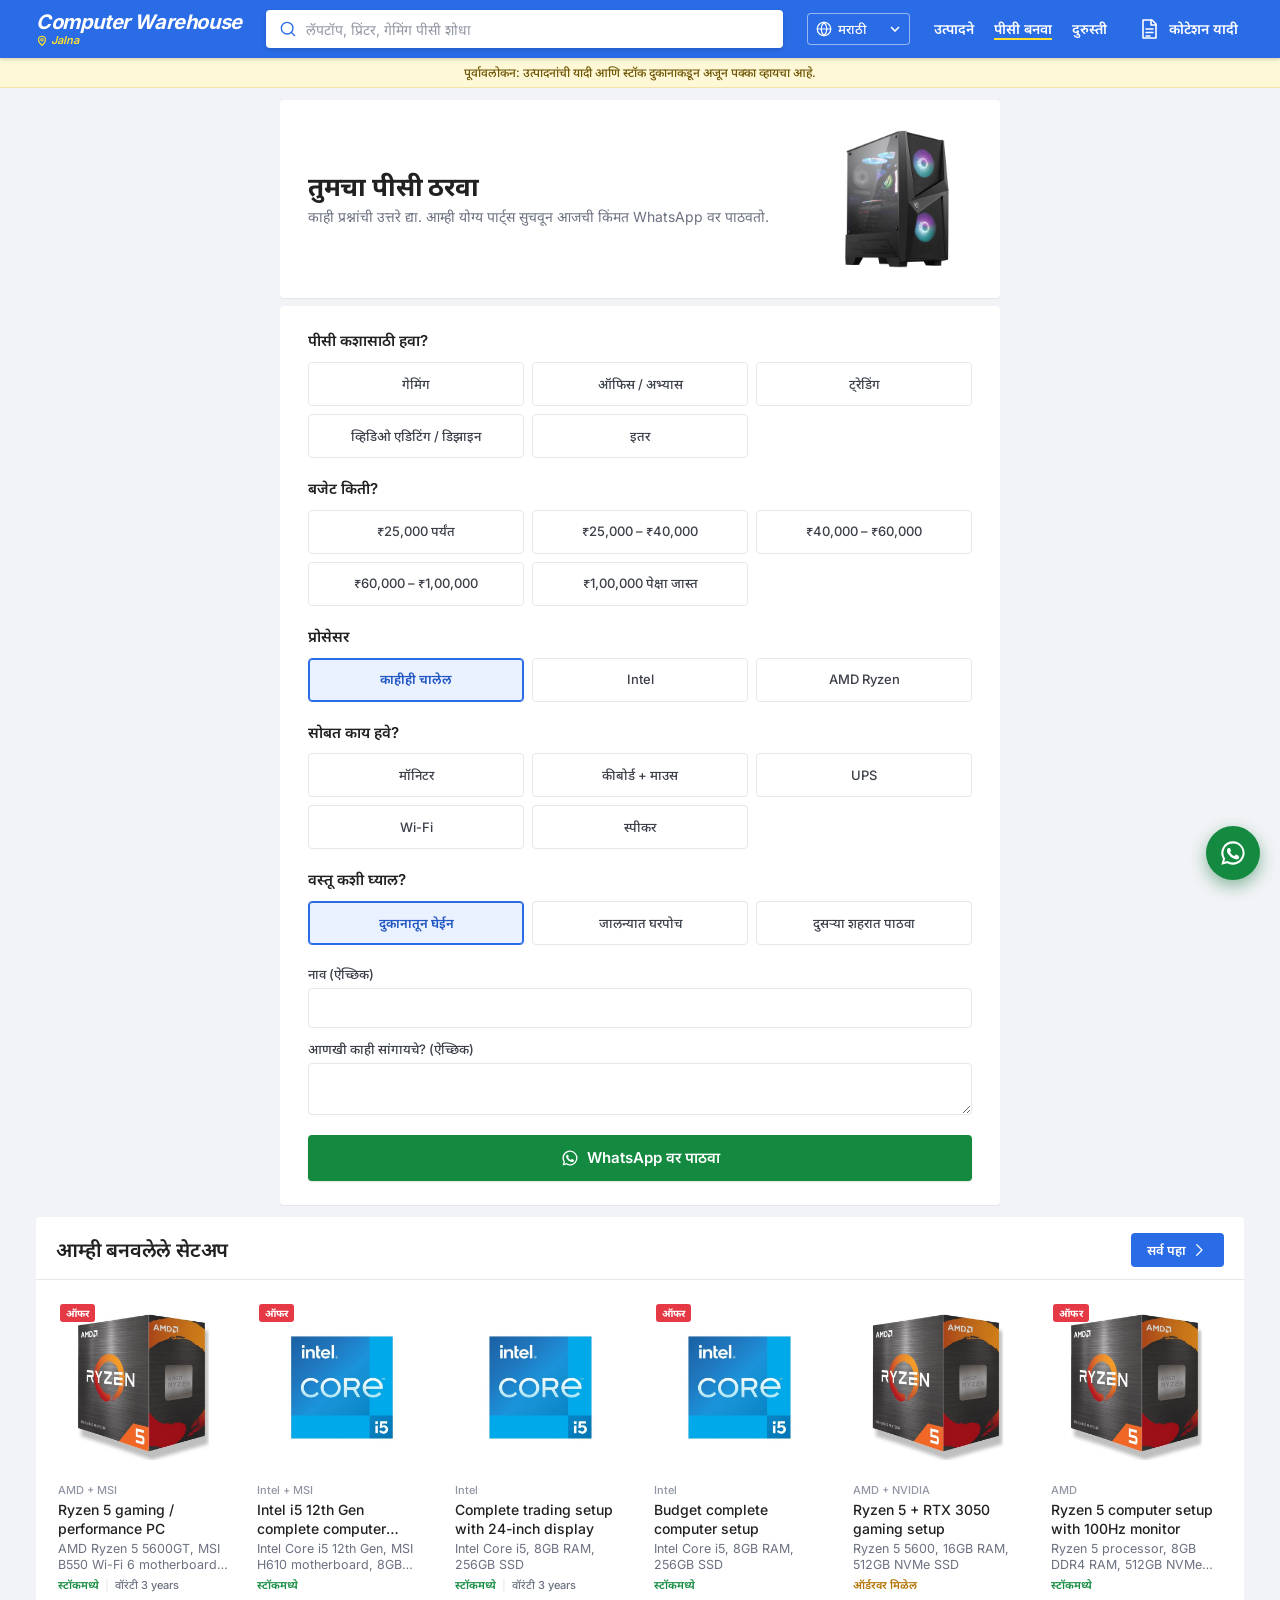
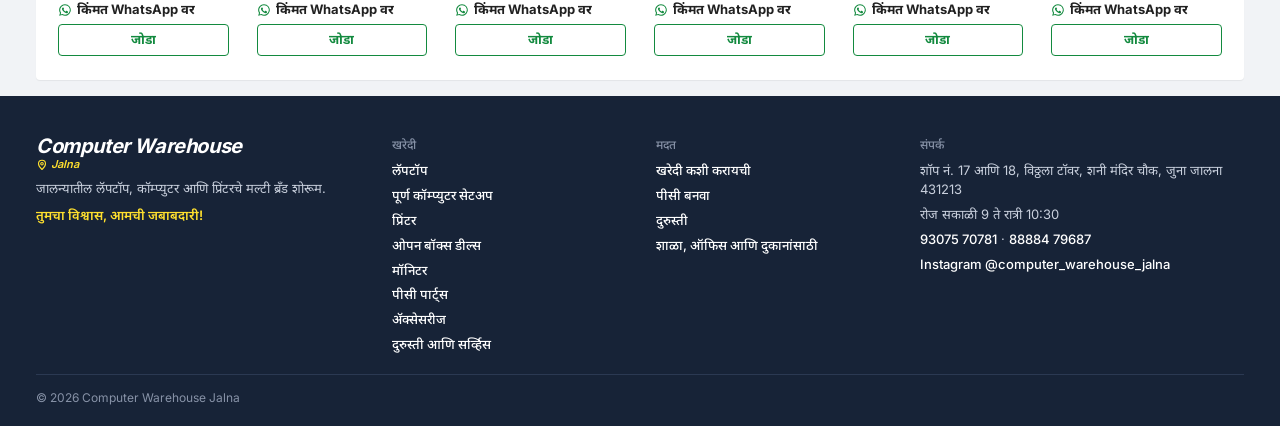
==== commit 872fc424: "Real photos everywhere, product pages, fuller catalog - product.html: big photo, highlights, deliver" ====
--- a/pc-shop/build.html
+++ b/pc-shop/build.html
@@ -22,7 +22,7 @@
           <h1 data-i18n="bp_title"></h1>
           <p data-i18n="bp_intro"></p>
         </div>
-        <span class="form-hero-art" data-art="pc-setups" data-seed="build-hero"></span>
+        <span class="form-hero-art"><img src="assets/products/msi-mag-forge-100r.jpg" alt=""></span>
       </div>
 
       <form class="form-card" id="build-form" novalidate>
--- a/pc-shop/assets/css/style.css
+++ b/pc-shop/assets/css/style.css
@@ -556,3 +556,94 @@
   .form-hero p { font-size: 14px; }
   .form-card { padding: 24px 28px; }
 }
+
+/* ---------- Preview notice (while the product list is the sample) ---------- */
+.preview-bar { margin: 0; padding: 6px var(--gutter); background: var(--yellow-soft); color: #6B5300; font-size: 12px; font-weight: 500; text-align: center; border-bottom: 1px solid #F2E3A6; }
+
+/* ---------- Real photos in tiles and banners ---------- */
+.cat-art { position: relative; border-radius: var(--r); overflow: hidden; }
+.cat-art img { width: 100%; height: 100%; object-fit: contain; }
+.cat-badge { position: absolute; right: 2px; bottom: 2px; width: 24px; height: 24px; border-radius: 50%; background: var(--blue); color: var(--white); display: flex; align-items: center; justify-content: center; box-shadow: 0 1px 3px rgba(0, 0, 0, .25); }
+.cat-badge svg { width: 14px; height: 14px; }
+.slide-photo { position: relative; }
+.slide-photo-duo { display: grid; grid-template-columns: 1fr 1fr; gap: 6px; }
+.slide-photo-duo img { min-width: 0; }
+.slide-badge { position: absolute; right: 10px; bottom: 10px; width: 44px; height: 44px; border-radius: 50%; background: var(--ink); color: var(--yellow); display: flex; align-items: center; justify-content: center; }
+.slide-badge svg { width: 24px; height: 24px; }
+.form-hero-art img { width: 100%; height: auto; aspect-ratio: 1; object-fit: contain; }
+.pp-empty-icon { width: 72px; height: 72px; border-radius: 50%; background: var(--blue-soft); color: var(--blue); display: flex; align-items: center; justify-content: center; }
+
+/* ---------- Cards: whole card opens the product ---------- */
+.card { position: relative; transition: box-shadow .15s ease; }
+.card-link { position: absolute; inset: 0; z-index: 1; border-radius: inherit; }
+.card-link:focus-visible { outline-offset: -2px; }
+.card .card-add, .card .tags { position: relative; z-index: 2; }
+.card .tags { position: absolute; }
+.card .price-wa { font-size: 13px; font-weight: 700; color: var(--ink); }
+.card:hover { box-shadow: 0 4px 18px rgba(0, 0, 0, .12); }
+.card:hover .card-media img { transform: scale(1.03); }
+.card-media img { transition: transform .2s ease; }
+@media (prefers-reduced-motion: reduce) { .card:hover .card-media img { transform: none; } }
+
+.sr-item { grid-template-columns: 1fr auto; }
+.sr-link { display: grid; grid-template-columns: 48px 1fr; gap: 12px; align-items: center; min-width: 0; text-decoration: none; color: inherit; }
+.sr-link:hover strong { color: var(--blue); }
+
+/* ---------- Product page ---------- */
+.pd-page { padding: 8px 0 0; }
+.pd { display: grid; gap: 8px; }
+.pd[hidden] { display: none; }
+.pd-gallery { background: var(--white); border-radius: var(--r-sm); box-shadow: 0 1px 1px rgba(0, 0, 0, .06); padding: 12px; }
+.pd-photo { position: relative; aspect-ratio: 1 / 1; display: flex; align-items: center; justify-content: center; }
+.pd-photo img { width: 100%; height: 100%; object-fit: contain; }
+.pd-photo .tags { position: absolute; top: 0; left: 0; display: flex; gap: 6px; }
+.pd-photo .tag { font-size: 12px; padding: 2px 8px; }
+.pd-actions { display: none; }
+.pd-info { background: var(--white); border-radius: var(--r-sm); box-shadow: 0 1px 1px rgba(0, 0, 0, .06); padding: 4px 14px 16px; min-width: 0; }
+.pd-info .crumbs { flex-wrap: wrap; }
+.pd-brand { font-size: 13px; font-weight: 600; color: var(--muted); margin-top: 4px; }
+.pd-name { font-size: 20px; font-weight: 600; line-height: 1.3; letter-spacing: -.01em; margin-top: 2px; }
+.pd-stock { font-size: 13px; font-weight: 600; color: var(--green); margin-top: 6px; white-space: pre-wrap; }
+.pd-stock.stock-order { color: #B27300; }
+.pd-stock.stock-out { color: var(--red); }
+.pd-price { margin-top: 14px; padding: 12px 14px; border-radius: var(--r-sm); background: var(--green-soft); }
+.pd-price-t { display: flex; align-items: center; gap: 8px; font-size: 20px; font-weight: 700; color: var(--ink); }
+.pd-price-t svg { width: 22px; height: 22px; color: var(--green); }
+.pd-price-b { font-size: 13px; color: var(--text); margin-top: 4px; }
+.pd-block { margin-top: 18px; }
+.pd-h { font-size: 15px; font-weight: 600; margin-bottom: 8px; }
+.pd-highlights { display: grid; gap: 6px; padding-left: 18px; list-style: disc; color: var(--text); }
+.pd-highlights li::marker { color: var(--soft); }
+.pd-services { display: grid; gap: 14px; padding: 14px; border: 1px solid var(--line); border-radius: var(--r-sm); }
+.pd-service { display: grid; grid-template-columns: 28px 1fr; gap: 10px; align-items: start; }
+.pd-service .pd-h { margin-bottom: 2px; font-size: 14px; }
+.pd-service p { font-size: 13px; color: var(--text); }
+.pd-service a { color: var(--blue); text-decoration: none; font-weight: 600; }
+.pd-service-icon { color: var(--blue); }
+.pd-table { width: 100%; border-collapse: collapse; font-size: 13px; }
+.pd-table th, .pd-table td { text-align: left; vertical-align: top; padding: 10px 12px; border-bottom: 1px solid var(--line); }
+.pd-table th { width: 34%; color: var(--muted); font-weight: 500; background: #FAFBFC; }
+.pd-share { display: inline-flex; align-items: center; gap: 6px; margin-top: 16px; font-size: 13px; text-decoration: none; }
+.pd-notfound { background: var(--white); border-radius: var(--r-sm); margin-top: 8px; }
+.pd-notfound[hidden] { display: none; }
+.btn-add-lg, .btn-wa-lg { min-height: 48px; font-size: 15px; flex: 1; }
+.btn-add-lg { background: #FF9F00; }
+.btn-add-lg:hover { background: #F08C00; }
+.btn-add-lg.is-added { background: var(--blue); }
+.btn-add-lg:disabled { background: var(--soft); cursor: not-allowed; }
+
+/* Phone: sticky action bar instead of the bottom menu */
+.pd-bar { position: fixed; left: 0; right: 0; bottom: 0; z-index: 46; display: flex; gap: 0; background: var(--white); box-shadow: 0 -1px 4px rgba(0, 0, 0, .12); padding-bottom: env(safe-area-inset-bottom); }
+.pd-bar .btn { border-radius: 0; box-shadow: none; min-height: 54px; }
+body[data-page="product"] .bottom-nav { display: none; }
+body[data-page="product"] .wa-float { display: none; }
+@media (min-width: 900px) {
+  .pd-page { padding-top: 12px; }
+  .pd { grid-template-columns: minmax(340px, 42%) 1fr; gap: 12px; align-items: start; }
+  .pd-gallery { position: sticky; top: 72px; padding: 20px; }
+  .pd-actions { display: flex; gap: 10px; margin-top: 16px; }
+  .pd-info { padding: 8px 28px 24px; }
+  .pd-name { font-size: 24px; }
+  .pd-bar { display: none; }
+}
+.pd-warranty { color: var(--muted); font-weight: 500; margin-left: 10px; padding-left: 10px; border-left: 1px solid var(--line); }
